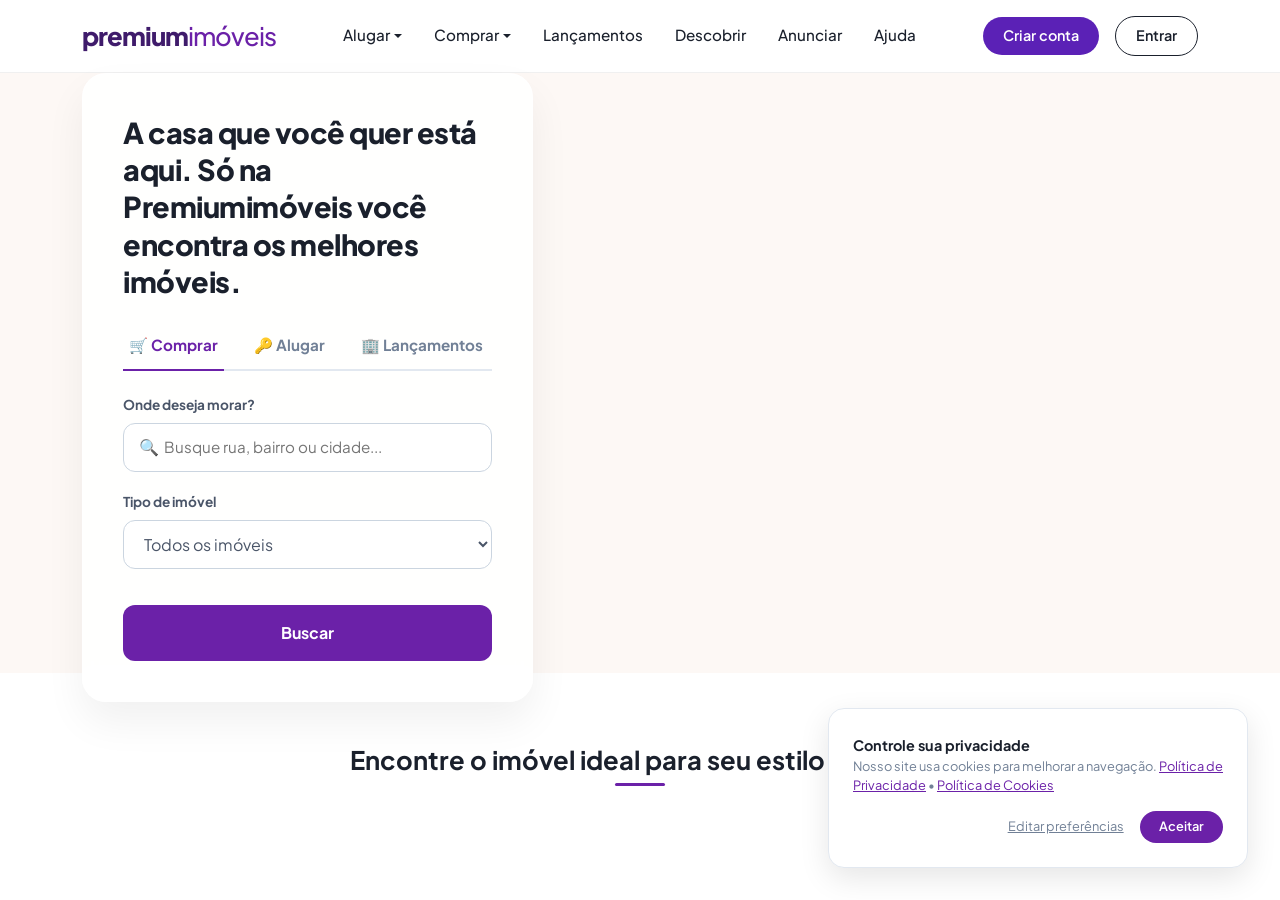
==== portal/index.html @ 4726e775 "feat: estrutura inicial do backend java e interfaces do portal" ====
<!DOCTYPE html>
<html lang="pt-BR">
<head>
    <meta charset="UTF-8">
    <meta name="viewport" content="width=device-width, initial-scale=1.0">
    <title>Premium Imóveis | O maior portal da região</title>
    <link href="https://fonts.googleapis.com/css2?family=Plus+Jakarta+Sans:wght@400;500;600;700;800&display=swap" rel="stylesheet">
    <link href="https://cdn.jsdelivr.net/npm/bootstrap@5.3.0/dist/css/bootstrap.min.css" rel="stylesheet">
    <link rel="stylesheet" href="style.css">
</head>
<body>

    <nav class="navbar navbar-expand-lg navbar-portal">
        <div class="container">
            <a class="navbar-brand-custom" href="#">premium<span>imóveis</span></a>
            <div class="d-flex align-items-center gap-3 ms-auto order-lg-last">
                <a href="#" class="btn-nav-secondary">Criar conta</a>
                <a href="#" class="btn-nav-primary">Entrar</a>
            </div>
            <div class="collapse navbar-collapse justify-content-center" id="navbarNav">
                <ul class="navbar-nav gap-3">
                    <li class="nav-item dropdown">
                        <a class="nav-link dropdown-toggle" href="#" role="button">Alugar</a>
                    </li>
                    <li class="nav-item dropdown">
                        <a class="nav-link dropdown-toggle" href="#" role="button">Comprar</a>
                    </li>
                    <li class="nav-item">
                        <a class="nav-link" href="#">Lançamentos</a>
                    </li>
                    <li class="nav-item">
                        <a class="nav-link" href="#">Descobrir</a>
                    </li>
                    <li class="nav-item">
                        <a class="nav-link" href="#">Anunciar</a>
                    </li>
                    <li class="nav-item">
                        <a class="nav-link" href="#">Ajuda</a>
                    </li>
                </ul>
            </div>
        </div>
    </nav>

    <header class="hero-portal">
        <div class="container position-relative h-100">
            <div class="row align-items-center h-100">
                <div class="col-lg-5 position-relative z-2">
                    <div class="search-container-box">
                        <h1 class="hero-main-title">A casa que você quer está aqui. Só na Premiumimóveis você encontra os melhores imóveis.</h1>
                        
                        <div class="search-tabs d-flex gap-4">
                            <button class="tab-btn active">🛒 Comprar</button>
                            <button class="tab-btn">🔑 Alugar</button>
                            <button class="tab-btn">🏢 Lançamentos</button>
                        </div>

                        <div class="search-fields">
                            <div class="field-group">
                                <label class="field-label">Onde deseja morar?</label>
                                <div class="input-with-icon">
                                    <span class="icon">🔍</span>
                                    <input type="text" placeholder="Busque rua, bairro ou cidade...">
                                </div>
                            </div>

                            <div class="field-group">
                                <label class="field-label">Tipo de imóvel</label>
                                <select class="form-select-custom">
                                    <option>Todos os imóveis</option>
                                    <option>Casas</option>
                                    <option>Apartamentos</option>
                                </select>
                            </div>

                            <button class="btn-search-submit">Buscar</button>
                        </div>
                    </div>
                </div>
            </div>
        </div>
    </header>

    <main class="container my-5 py-4">
        <h2 class="vitrine-heading text-center">Encontre o imóvel ideal para seu estilo de vida.</h2>
        <div class="divider-purple mx-auto mb-5"></div>

        <div class="row g-4" id="vitrinePublica">
            </div>
    </main>

    <div class="cookie-banner" id="cookieBanner">
        <div class="cookie-content">
            <span class="cookie-title">Controle sua privacidade</span>
            <p>Nosso site usa cookies para melhorar a navegação. <a href="#">Política de Privacidade</a> • <a href="#">Política de Cookies</a></p>
        </div>
        <div class="cookie-actions">
            <button class="btn-cookie-edit">Editar preferências</button>
            <button class="btn-cookie-accept" onclick="document.getElementById('cookieBanner').style.display='none'">Aceitar</button>
        </div>
    </div>

    <script src="app.js"></script>
</body>
</html>
---- portal/style.css ----
body {
    background-color: #ffffff;
    font-family: 'Plus Jakarta Sans', sans-serif;
    color: #1a202c;
    overflow-x: hidden;
}

/* Navbar Estilo Portal Grande */
.navbar-portal {
    background: #ffffff;
    padding: 1rem 0;
    border-bottom: 1px solid #f0f0f0;
}

.navbar-brand-custom {
    font-size: 1.6rem;
    font-weight: 800;
    color: #3f1b6b;
    text-decoration: none;
    letter-spacing: -1px;
}

.navbar-brand-custom span {
    color: #6b21a8;
    font-weight: 500;
}

.nav-link {
    color: #1a202c !important;
    font-weight: 500;
    font-size: 0.95rem;
}

.btn-nav-secondary {
    text-decoration: none;
    color: #ffffff;
    background-color: #5b21b6;
    padding: 0.5rem 1.25rem;
    border-radius: 20px;
    font-weight: 600;
    font-size: 0.9rem;
}

.btn-nav-primary {
    text-decoration: none;
    color: #1a202c;
    border: 1px solid #1a202c;
    padding: 0.5rem 1.25rem;
    border-radius: 20px;
    font-weight: 600;
    font-size: 0.9rem;
    display: flex;
    align-items: center;
    gap: 5px;
}

/* Hero Section com Imagem da Família no Fundo */
.hero-portal {
    position: relative;
    height: 600px;
    background-color: #fdf8f5;
    /* Imagem real de alta qualidade simulando exatamente o cenário do Zap */
    background-image: url('https://images.unsplash.com/photo-1556911220-e15b29be8c8f?q=80&w=1200&auto=format&fit=crop');
    background-size: contain;
    background-position: right center;
    background-repeat: no-repeat;
}

/* Caixa de Busca Flutuante (Estilo Glassmorphism Sutil) */
.search-container-box {
    background: rgba(255, 255, 255, 0.9);
    backdrop-filter: blur(8px);
    border-radius: 24px;
    padding: 2.5rem;
    box-shadow: 0 20px 40px rgba(0,0,0,0.06);
    border: 1px solid rgba(255, 255, 255, 0.5);
    max-width: 520px;
}

.hero-main-title {
    font-size: 1.8rem;
    font-weight: 800;
    color: #1a202c;
    line-height: 1.3;
    margin-bottom: 2rem;
    letter-spacing: -0.5px;
}

.search-tabs {
    border-bottom: 2px solid #e2e8f0;
    margin-bottom: 1.5rem;
}

.tab-btn {
    background: none;
    border: none;
    padding-bottom: 0.75rem;
    font-weight: 700;
    color: #718096;
    font-size: 0.95rem;
    position: relative;
}

.tab-btn.active {
    color: #6b21a8;
}

.tab-btn.active::after {
    content: '';
    position: absolute;
    bottom: -2px;
    left: 0;
    width: 100%;
    height: 2px;
    background-color: #6b21a8;
}

.field-group {
    margin-bottom: 1.25rem;
}

.field-label {
    display: block;
    font-size: 0.85rem;
    font-weight: 700;
    color: #4a5568;
    margin-bottom: 0.5rem;
}

.input-with-icon {
    position: relative;
}

.input-with-icon .icon {
    position: absolute;
    left: 1rem;
    top: 50%;
    transform: translateY(-50%);
    color: #a0aec0;
}

.input-with-icon input {
    width: 100%;
    padding: 0.75rem 1rem 0.75rem 2.5rem;
    border: 1px solid #cbd5e0;
    border-radius: 12px;
    font-size: 0.95rem;
}

.form-select-custom {
    width: 100%;
    padding: 0.75rem 1rem;
    border: 1px solid #cbd5e0;
    border-radius: 12px;
    background-color: #fff;
    color: #4a5568;
}

.btn-search-submit {
    width: 100%;
    background-color: #6b21a8;
    color: white;
    border: none;
    padding: 1rem;
    border-radius: 12px;
    font-weight: 700;
    font-size: 1rem;
    margin-top: 1rem;
    transition: background 0.2s;
}

.btn-search-submit:hover {
    background-color: #5b21b6;
}

/* Vitrine Headings */
.vitrine-heading {
    font-size: 1.6rem;
    font-weight: 700;
    color: #1a202c;
}

.divider-purple {
    width: 50px;
    height: 3px;
    background-color: #6b21a8;
    border-radius: 2px;
}

/* Cards Reais Complexos */
.card-imovel-premium {
    background: #ffffff;
    border-radius: 16px;
    border: 1px solid #e2e8f0;
    overflow: hidden;
    box-shadow: 0 4px 15px rgba(0,0,0,0.02);
    transition: transform 0.2s, box-shadow 0.2s;
}

.card-imovel-premium:hover {
    transform: translateY(-5px);
    box-shadow: 0 15px 30px rgba(0,0,0,0.08);
}

.card-image-placeholder {
    height: 200px;
    background: linear-gradient(135deg, #f7fafc 0%, #edf2f7 100%);
    display: flex;
    align-items: center;
    justify-content: center;
    font-size: 3.5rem;
    border-bottom: 1px solid #edf2f7;
}

.card-content {
    padding: 1.5rem;
}

.price-tag {
    font-size: 1.5rem;
    font-weight: 800;
    color: #1a202c;
}

.address-text {
    font-size: 0.95rem;
    color: #4a5568;
    margin: 0.5rem 0 1rem 0;
    white-space: nowrap;
    overflow: hidden;
    text-overflow: ellipsis;
}

.specs-footer {
    display: flex;
    gap: 12px;
    font-size: 0.85rem;
    color: #718096;
    border-top: 1px solid #edf2f7;
    padding-top: 1rem;
}

/* Banner de Cookies do Print */
.cookie-banner {
    position: fixed;
    bottom: 2rem;
    right: 2rem;
    background: #ffffff;
    border-radius: 16px;
    padding: 1.5rem;
    box-shadow: 0 10px 30px rgba(0,0,0,0.1);
    border: 1px solid #e2e8f0;
    max-width: 420px;
    z-index: 9999;
    display: flex;
    flex-direction: column;
    gap: 1rem;
}

.cookie-title {
    font-weight: 700;
    font-size: 0.9rem;
    color: #1a202c;
}

.cookie-content p {
    font-size: 0.8rem;
    color: #718096;
    margin: 0;
}

.cookie-content a {
    color: #6b21a8;
    text-decoration: underline;
}

.cookie-actions {
    display: flex;
    justify-content: flex-end;
    gap: 10px;
}

.btn-cookie-edit {
    background: none;
    border: none;
    font-size: 0.8rem;
    color: #718096;
    text-decoration: underline;
}

.btn-cookie-accept {
    background-color: #6b21a8;
    color: white;
    border: none;
    padding: 0.4rem 1.2rem;
    border-radius: 20px;
    font-size: 0.8rem;
    font-weight: 600;
}
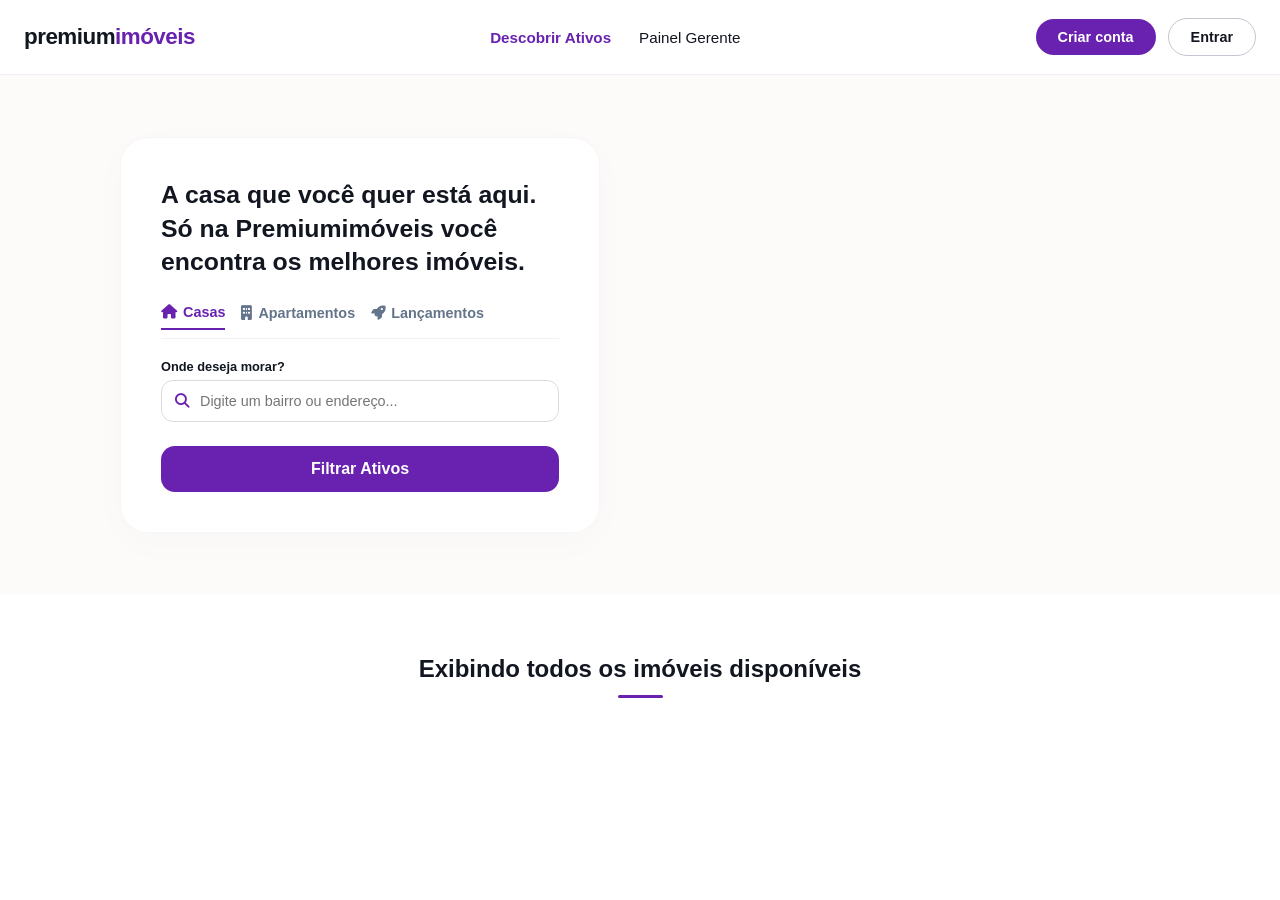
==== commit 8168afad: "feat: implementado upload de fotos em base64 e campo de titulo do imovel" ====
--- a/portal/index.html
+++ b/portal/index.html
@@ -1,104 +1,61 @@
 <!DOCTYPE html>
-<html lang="pt-BR">
+<html lang="pt-br">
 <head>
     <meta charset="UTF-8">
     <meta name="viewport" content="width=device-width, initial-scale=1.0">
-    <title>Premium Imóveis | O maior portal da região</title>
-    <link href="https://fonts.googleapis.com/css2?family=Plus+Jakarta+Sans:wght@400;500;600;700;800&display=swap" rel="stylesheet">
-    <link href="https://cdn.jsdelivr.net/npm/bootstrap@5.3.0/dist/css/bootstrap.min.css" rel="stylesheet">
+    <title>Premium Imóveis - Encontre seu imóvel ideal</title>
+    <link rel="stylesheet" href="https://cdnjs.cloudflare.com/ajax/libs/font-awesome/6.4.0/css/all.min.css">
     <link rel="stylesheet" href="style.css">
 </head>
 <body>
 
-    <nav class="navbar navbar-expand-lg navbar-portal">
-        <div class="container">
-            <a class="navbar-brand-custom" href="#">premium<span>imóveis</span></a>
-            <div class="d-flex align-items-center gap-3 ms-auto order-lg-last">
-                <a href="#" class="btn-nav-secondary">Criar conta</a>
-                <a href="#" class="btn-nav-primary">Entrar</a>
-            </div>
-            <div class="collapse navbar-collapse justify-content-center" id="navbarNav">
-                <ul class="navbar-nav gap-3">
-                    <li class="nav-item dropdown">
-                        <a class="nav-link dropdown-toggle" href="#" role="button">Alugar</a>
-                    </li>
-                    <li class="nav-item dropdown">
-                        <a class="nav-link dropdown-toggle" href="#" role="button">Comprar</a>
-                    </li>
-                    <li class="nav-item">
-                        <a class="nav-link" href="#">Lançamentos</a>
-                    </li>
-                    <li class="nav-item">
-                        <a class="nav-link" href="#">Descobrir</a>
-                    </li>
-                    <li class="nav-item">
-                        <a class="nav-link" href="#">Anunciar</a>
-                    </li>
-                    <li class="nav-item">
-                        <a class="nav-link" href="#">Ajuda</a>
-                    </li>
-                </ul>
-            </div>
-        </div>
-    </nav>
-
-    <header class="hero-portal">
-        <div class="container position-relative h-100">
-            <div class="row align-items-center h-100">
-                <div class="col-lg-5 position-relative z-2">
-                    <div class="search-container-box">
-                        <h1 class="hero-main-title">A casa que você quer está aqui. Só na Premiumimóveis você encontra os melhores imóveis.</h1>
-                        
-                        <div class="search-tabs d-flex gap-4">
-                            <button class="tab-btn active">🛒 Comprar</button>
-                            <button class="tab-btn">🔑 Alugar</button>
-                            <button class="tab-btn">🏢 Lançamentos</button>
-                        </div>
-
-                        <div class="search-fields">
-                            <div class="field-group">
-                                <label class="field-label">Onde deseja morar?</label>
-                                <div class="input-with-icon">
-                                    <span class="icon">🔍</span>
-                                    <input type="text" placeholder="Busque rua, bairro ou cidade...">
-                                </div>
-                            </div>
-
-                            <div class="field-group">
-                                <label class="field-label">Tipo de imóvel</label>
-                                <select class="form-select-custom">
-                                    <option>Todos os imóveis</option>
-                                    <option>Casas</option>
-                                    <option>Apartamentos</option>
-                                </select>
-                            </div>
-
-                            <button class="btn-search-submit">Buscar</button>
-                        </div>
-                    </div>
-                </div>
+    <header class="navbar-portal">
+        <div class="navbar-container">
+            <h1 class="logo-portal">premium<span>imóveis</span></h1>
+            <nav class="menu-links">
+                <a href="#" class="active">Descobrir Ativos</a>
+                <a href="../admin/index.html" target="_blank">Painel Gerente</a>
+            </nav>
+            <div class="auth-buttons">
+                <button class="btn-criar-conta">Criar conta</button>
+                <button class="btn-entrar">Entrar</button>
             </div>
         </div>
     </header>
 
-    <main class="container my-5 py-4">
-        <h2 class="vitrine-heading text-center">Encontre o imóvel ideal para seu estilo de vida.</h2>
-        <div class="divider-purple mx-auto mb-5"></div>
+    <section class="hero-section">
+        <div class="hero-left">
+            <div class="card-busca">
+                <h2 class="titulo-busca">A casa que você quer está aqui. Só na Premiumimóveis você encontra os melhores imóveis.</h2>
+                
+                <div class="abas-busca">
+                    <button class="aba-btn active" data-tipo="Casa"><i class="fa-solid fa-house"></i> Casas</button>
+                    <button class="aba-btn" data-tipo="Apartamento"><i class="fa-solid fa-building"></i> Apartamentos</button>
+                    <button class="aba-btn" data-tipo="Lancamento"><i class="fa-solid fa-rocket"></i> Lançamentos</button>
+                </div>
 
-        <div class="row g-4" id="vitrinePublica">
+                <div class="form-busca">
+                    <div class="input-grupo">
+                        <label>Onde deseja morar?</label>
+                        <div class="input-with-icon">
+                            <i class="fa-solid fa-magnifying-glass"></i>
+                            <input type="text" id="input-localidade" placeholder="Digite um bairro ou endereço...">
+                        </div>
+                    </div>
+                    <button class="btn-buscar-submit" id="btn-filtrar-pesquisa">Filtrar Ativos</button>
+                </div>
+            </div>
+        </div>
+        <div class="hero-right"></div>
+    </section>
+
+    <main class="vitrine-section">
+        <h3 class="chamada-vitrine" id="titulo-vitrine">Exibindo todos os imóveis disponíveis</h3>
+        <div class="linha-decorativa"></div>
+
+        <div id="grid-imoveis" class="grid-imoveis-container">
             </div>
     </main>
-
-    <div class="cookie-banner" id="cookieBanner">
-        <div class="cookie-content">
-            <span class="cookie-title">Controle sua privacidade</span>
-            <p>Nosso site usa cookies para melhorar a navegação. <a href="#">Política de Privacidade</a> • <a href="#">Política de Cookies</a></p>
-        </div>
-        <div class="cookie-actions">
-            <button class="btn-cookie-edit">Editar preferências</button>
-            <button class="btn-cookie-accept" onclick="document.getElementById('cookieBanner').style.display='none'">Aceitar</button>
-        </div>
-    </div>
 
     <script src="app.js"></script>
 </body>
--- a/portal/style.css
+++ b/portal/style.css
@@ -1,299 +1,73 @@
-body {
-    background-color: #ffffff;
-    font-family: 'Plus Jakarta Sans', sans-serif;
-    color: #1a202c;
-    overflow-x: hidden;
+:root {
+    --purple-main: #6922af;
+    --purple-hover: #541991;
+    --text-dark: #121620;
+    --text-gray: #64748b;
+    --bg-light: #fbfafd;
+    --border-color: #f1f0f5;
+    --font-stack: 'Segoe UI', -apple-system, BlinkMacSystemFont, sans-serif;
 }
 
-/* Navbar Estilo Portal Grande */
-.navbar-portal {
-    background: #ffffff;
-    padding: 1rem 0;
-    border-bottom: 1px solid #f0f0f0;
-}
+* { margin: 0; padding: 0; box-sizing: border-box; font-family: var(--font-stack); }
+body { background-color: #ffffff; color: var(--text-dark); overflow-x: hidden; }
 
-.navbar-brand-custom {
-    font-size: 1.6rem;
-    font-weight: 800;
-    color: #3f1b6b;
-    text-decoration: none;
-    letter-spacing: -1px;
-}
+/* Navbar Superior */
+.navbar-portal { background: #ffffff; padding: 18px 0; border-bottom: 1px solid var(--border-color); }
+.navbar-container { max-width: 1400px; margin: 0 auto; display: flex; align-items: center; justify-content: space-between; padding: 0 24px; }
+.logo-portal { font-size: 1.4rem; font-weight: 700; letter-spacing: -0.5px; color: var(--text-dark); }
+.logo-portal span { color: var(--purple-main); }
+.menu-links { display: flex; gap: 28px; }
+.menu-links a { text-decoration: none; color: var(--text-dark); font-size: 0.95rem; font-weight: 500; }
+.menu-links a.active { color: var(--purple-main); font-weight: 600; }
+.auth-buttons { display: flex; align-items: center; gap: 12px; }
+.btn-criar-conta { background-color: var(--purple-main); color: white; border: none; padding: 10px 22px; border-radius: 20px; font-weight: 600; font-size: 0.9rem; cursor: pointer; transition: 0.2s; }
+.btn-criar-conta:hover { background-color: var(--purple-hover); }
+.btn-entrar { background: transparent; border: 1px solid #c8c5d0; color: var(--text-dark); padding: 10px 22px; border-radius: 20px; font-weight: 600; font-size: 0.9rem; cursor: pointer; }
 
-.navbar-brand-custom span {
-    color: #6b21a8;
-    font-weight: 500;
-}
+/* Hero Section Split Layout */
+.hero-section { display: grid; grid-template-columns: 1fr 1fr; min-height: 520px; background-color: #fdfbfa; }
+.hero-left { display: flex; align-items: center; justify-content: flex-end; padding: 40px; }
+.hero-right { background: url('https://images.unsplash.com/photo-1556911220-e15b29be8c8f?auto=format&fit=crop&w=1000&q=80') center/cover no-repeat; }
 
-.nav-link {
-    color: #1a202c !important;
-    font-weight: 500;
-    font-size: 0.95rem;
-}
+/* Card de Busca Flutuante */
+.card-busca { background: white; padding: 40px; border-radius: 28px; max-width: 480px; box-shadow: 0 10px 40px rgba(0,0,0,0.02); border: 1px solid rgba(241, 240, 245, 0.6); }
+.titulo-busca { font-size: 1.55rem; font-weight: 700; line-height: 1.35; color: var(--text-dark); margin-bottom: 25px; }
+.abas-busca { display: flex; gap: 16px; border-bottom: 1px solid var(--border-color); margin-bottom: 20px; padding-bottom: 8px; }
+.aba-btn { background: none; border: none; font-size: 0.9rem; font-weight: 600; color: var(--text-gray); cursor: pointer; display: flex; align-items: center; gap: 6px; padding-bottom: 8px; }
+.aba-btn.active { color: var(--purple-main); border-bottom: 2px solid var(--purple-main); }
+.form-busca { display: flex; flex-direction: column; gap: 16px; }
+.input-grupo { display: flex; flex-direction: column; gap: 6px; }
+.input-grupo label { font-size: 0.8rem; font-weight: 600; color: var(--text-dark); }
+.input-with-icon { position: relative; display: flex; align-items: center; }
+.input-with-icon i { position: absolute; left: 14px; color: var(--purple-main); font-size: 0.9rem; }
+.input-with-icon input { padding-left: 38px; }
+input, select { width: 100%; padding: 12px 14px; border: 1px solid #dcdbe2; border-radius: 12px; font-size: 0.9rem; color: var(--text-dark); background-color: #fff; }
+input:focus, select:focus { outline: none; border-color: var(--purple-main); }
+.btn-buscar-submit { background-color: var(--purple-main); color: white; border: none; padding: 14px; border-radius: 14px; font-weight: 600; font-size: 1rem; cursor: pointer; transition: 0.2s; margin-top: 8px; }
+.btn-buscar-submit:hover { background-color: var(--purple-hover); }
 
-.btn-nav-secondary {
-    text-decoration: none;
-    color: #ffffff;
-    background-color: #5b21b6;
-    padding: 0.5rem 1.25rem;
-    border-radius: 20px;
-    font-weight: 600;
-    font-size: 0.9rem;
-}
+/* Vitrine de Cards */
+.vitrine-section { max-width: 1400px; margin: 60px auto; padding: 0 24px; text-align: center; }
+.chamada-vitrine { font-size: 1.5rem; font-weight: 700; color: var(--text-dark); margin-bottom: 12px; }
+.linha-decorativa { width: 45px; height: 3px; background-color: var(--purple-main); margin: 0 auto 40px auto; border-radius: 2px; }
 
-.btn-nav-primary {
-    text-decoration: none;
-    color: #1a202c;
-    border: 1px solid #1a202c;
-    padding: 0.5rem 1.25rem;
-    border-radius: 20px;
-    font-weight: 600;
-    font-size: 0.9rem;
-    display: flex;
-    align-items: center;
-    gap: 5px;
-}
+/* Grid e Componente Card */
+.grid-imoveis-container { display: grid; grid-template-columns: repeat(auto-fill, minmax(310px, 1fr)); gap: 30px; text-align: left; }
+.card-imovel { background: white; border-radius: 20px; overflow: hidden; border: 1px solid var(--border-color); box-shadow: 0 4px 20px rgba(0,0,0,0.02); transition: transform 0.2s; }
+.card-imovel:hover { transform: translateY(-5px); }
+.card-foto { height: 200px; background: #e2e8f0 url('https://images.unsplash.com/photo-1600585154340-be6161a56a0c?auto=format&fit=crop&w=500&q=80') center/cover no-repeat; }
+.card-conteudo { padding: 24px; }
+.card-valor { font-size: 1.45rem; font-weight: 800; color: var(--text-dark); margin-bottom: 6px; }
+.card-local { font-size: 0.95rem; color: var(--text-gray); margin-bottom: 16px; height: 42px; overflow: hidden; display: -webkit-box; -webkit-line-clamp: 2; -webkit-box-orient: vertical; }
+.card-specs { display: flex; gap: 14px; border-top: 1px solid var(--border-color); padding-top: 14px; margin-bottom: 18px; font-size: 0.85rem; color: var(--text-gray); font-weight: 500; }
+.card-specs i { color: var(--purple-main); }
+.btn-detalhes-card { display: block; width: 100%; text-align: center; background-color: #f5effd; color: var(--purple-main); padding: 12px; border-radius: 12px; text-decoration: none; font-weight: 600; font-size: 0.9rem; transition: 0.2s; }
+.btn-detalhes-card:hover { background-color: var(--purple-main); color: white; }
 
-/* Hero Section com Imagem da Família no Fundo */
-.hero-portal {
-    position: relative;
-    height: 600px;
-    background-color: #fdf8f5;
-    /* Imagem real de alta qualidade simulando exatamente o cenário do Zap */
-    background-image: url('https://images.unsplash.com/photo-1556911220-e15b29be8c8f?q=80&w=1200&auto=format&fit=crop');
-    background-size: contain;
-    background-position: right center;
-    background-repeat: no-repeat;
-}
-
-/* Caixa de Busca Flutuante (Estilo Glassmorphism Sutil) */
-.search-container-box {
-    background: rgba(255, 255, 255, 0.9);
-    backdrop-filter: blur(8px);
-    border-radius: 24px;
-    padding: 2.5rem;
-    box-shadow: 0 20px 40px rgba(0,0,0,0.06);
-    border: 1px solid rgba(255, 255, 255, 0.5);
-    max-width: 520px;
-}
-
-.hero-main-title {
-    font-size: 1.8rem;
-    font-weight: 800;
-    color: #1a202c;
-    line-height: 1.3;
-    margin-bottom: 2rem;
-    letter-spacing: -0.5px;
-}
-
-.search-tabs {
-    border-bottom: 2px solid #e2e8f0;
-    margin-bottom: 1.5rem;
-}
-
-.tab-btn {
-    background: none;
-    border: none;
-    padding-bottom: 0.75rem;
-    font-weight: 700;
-    color: #718096;
-    font-size: 0.95rem;
-    position: relative;
-}
-
-.tab-btn.active {
-    color: #6b21a8;
-}
-
-.tab-btn.active::after {
-    content: '';
-    position: absolute;
-    bottom: -2px;
-    left: 0;
-    width: 100%;
-    height: 2px;
-    background-color: #6b21a8;
-}
-
-.field-group {
-    margin-bottom: 1.25rem;
-}
-
-.field-label {
-    display: block;
-    font-size: 0.85rem;
-    font-weight: 700;
-    color: #4a5568;
-    margin-bottom: 0.5rem;
-}
-
-.input-with-icon {
-    position: relative;
-}
-
-.input-with-icon .icon {
-    position: absolute;
-    left: 1rem;
-    top: 50%;
-    transform: translateY(-50%);
-    color: #a0aec0;
-}
-
-.input-with-icon input {
-    width: 100%;
-    padding: 0.75rem 1rem 0.75rem 2.5rem;
-    border: 1px solid #cbd5e0;
-    border-radius: 12px;
-    font-size: 0.95rem;
-}
-
-.form-select-custom {
-    width: 100%;
-    padding: 0.75rem 1rem;
-    border: 1px solid #cbd5e0;
-    border-radius: 12px;
-    background-color: #fff;
-    color: #4a5568;
-}
-
-.btn-search-submit {
-    width: 100%;
-    background-color: #6b21a8;
-    color: white;
-    border: none;
-    padding: 1rem;
-    border-radius: 12px;
-    font-weight: 700;
-    font-size: 1rem;
-    margin-top: 1rem;
-    transition: background 0.2s;
-}
-
-.btn-search-submit:hover {
-    background-color: #5b21b6;
-}
-
-/* Vitrine Headings */
-.vitrine-heading {
-    font-size: 1.6rem;
-    font-weight: 700;
-    color: #1a202c;
-}
-
-.divider-purple {
-    width: 50px;
-    height: 3px;
-    background-color: #6b21a8;
-    border-radius: 2px;
-}
-
-/* Cards Reais Complexos */
-.card-imovel-premium {
-    background: #ffffff;
-    border-radius: 16px;
-    border: 1px solid #e2e8f0;
-    overflow: hidden;
-    box-shadow: 0 4px 15px rgba(0,0,0,0.02);
-    transition: transform 0.2s, box-shadow 0.2s;
-}
-
-.card-imovel-premium:hover {
-    transform: translateY(-5px);
-    box-shadow: 0 15px 30px rgba(0,0,0,0.08);
-}
-
-.card-image-placeholder {
-    height: 200px;
-    background: linear-gradient(135deg, #f7fafc 0%, #edf2f7 100%);
-    display: flex;
-    align-items: center;
-    justify-content: center;
-    font-size: 3.5rem;
-    border-bottom: 1px solid #edf2f7;
-}
-
-.card-content {
-    padding: 1.5rem;
-}
-
-.price-tag {
-    font-size: 1.5rem;
-    font-weight: 800;
-    color: #1a202c;
-}
-
-.address-text {
-    font-size: 0.95rem;
-    color: #4a5568;
-    margin: 0.5rem 0 1rem 0;
-    white-space: nowrap;
-    overflow: hidden;
-    text-overflow: ellipsis;
-}
-
-.specs-footer {
-    display: flex;
-    gap: 12px;
-    font-size: 0.85rem;
-    color: #718096;
-    border-top: 1px solid #edf2f7;
-    padding-top: 1rem;
-}
-
-/* Banner de Cookies do Print */
-.cookie-banner {
-    position: fixed;
-    bottom: 2rem;
-    right: 2rem;
-    background: #ffffff;
-    border-radius: 16px;
-    padding: 1.5rem;
-    box-shadow: 0 10px 30px rgba(0,0,0,0.1);
-    border: 1px solid #e2e8f0;
-    max-width: 420px;
-    z-index: 9999;
-    display: flex;
-    flex-direction: column;
-    gap: 1rem;
-}
-
-.cookie-title {
-    font-weight: 700;
-    font-size: 0.9rem;
-    color: #1a202c;
-}
-
-.cookie-content p {
-    font-size: 0.8rem;
-    color: #718096;
-    margin: 0;
-}
-
-.cookie-content a {
-    color: #6b21a8;
-    text-decoration: underline;
-}
-
-.cookie-actions {
-    display: flex;
-    justify-content: flex-end;
-    gap: 10px;
-}
-
-.btn-cookie-edit {
-    background: none;
-    border: none;
-    font-size: 0.8rem;
-    color: #718096;
-    text-decoration: underline;
-}
-
-.btn-cookie-accept {
-    background-color: #6b21a8;
-    color: white;
-    border: none;
-    padding: 0.4rem 1.2rem;
-    border-radius: 20px;
-    font-size: 0.8rem;
-    font-weight: 600;
+/* Responsivo */
+@media (max-width: 900px) {
+    .hero-section { grid-template-columns: 1fr; min-height: auto; }
+    .hero-left { justify-content: center; padding: 20px; }
+    .hero-right { display: none; }
+    .card-busca { max-width: 100%; }
 }
